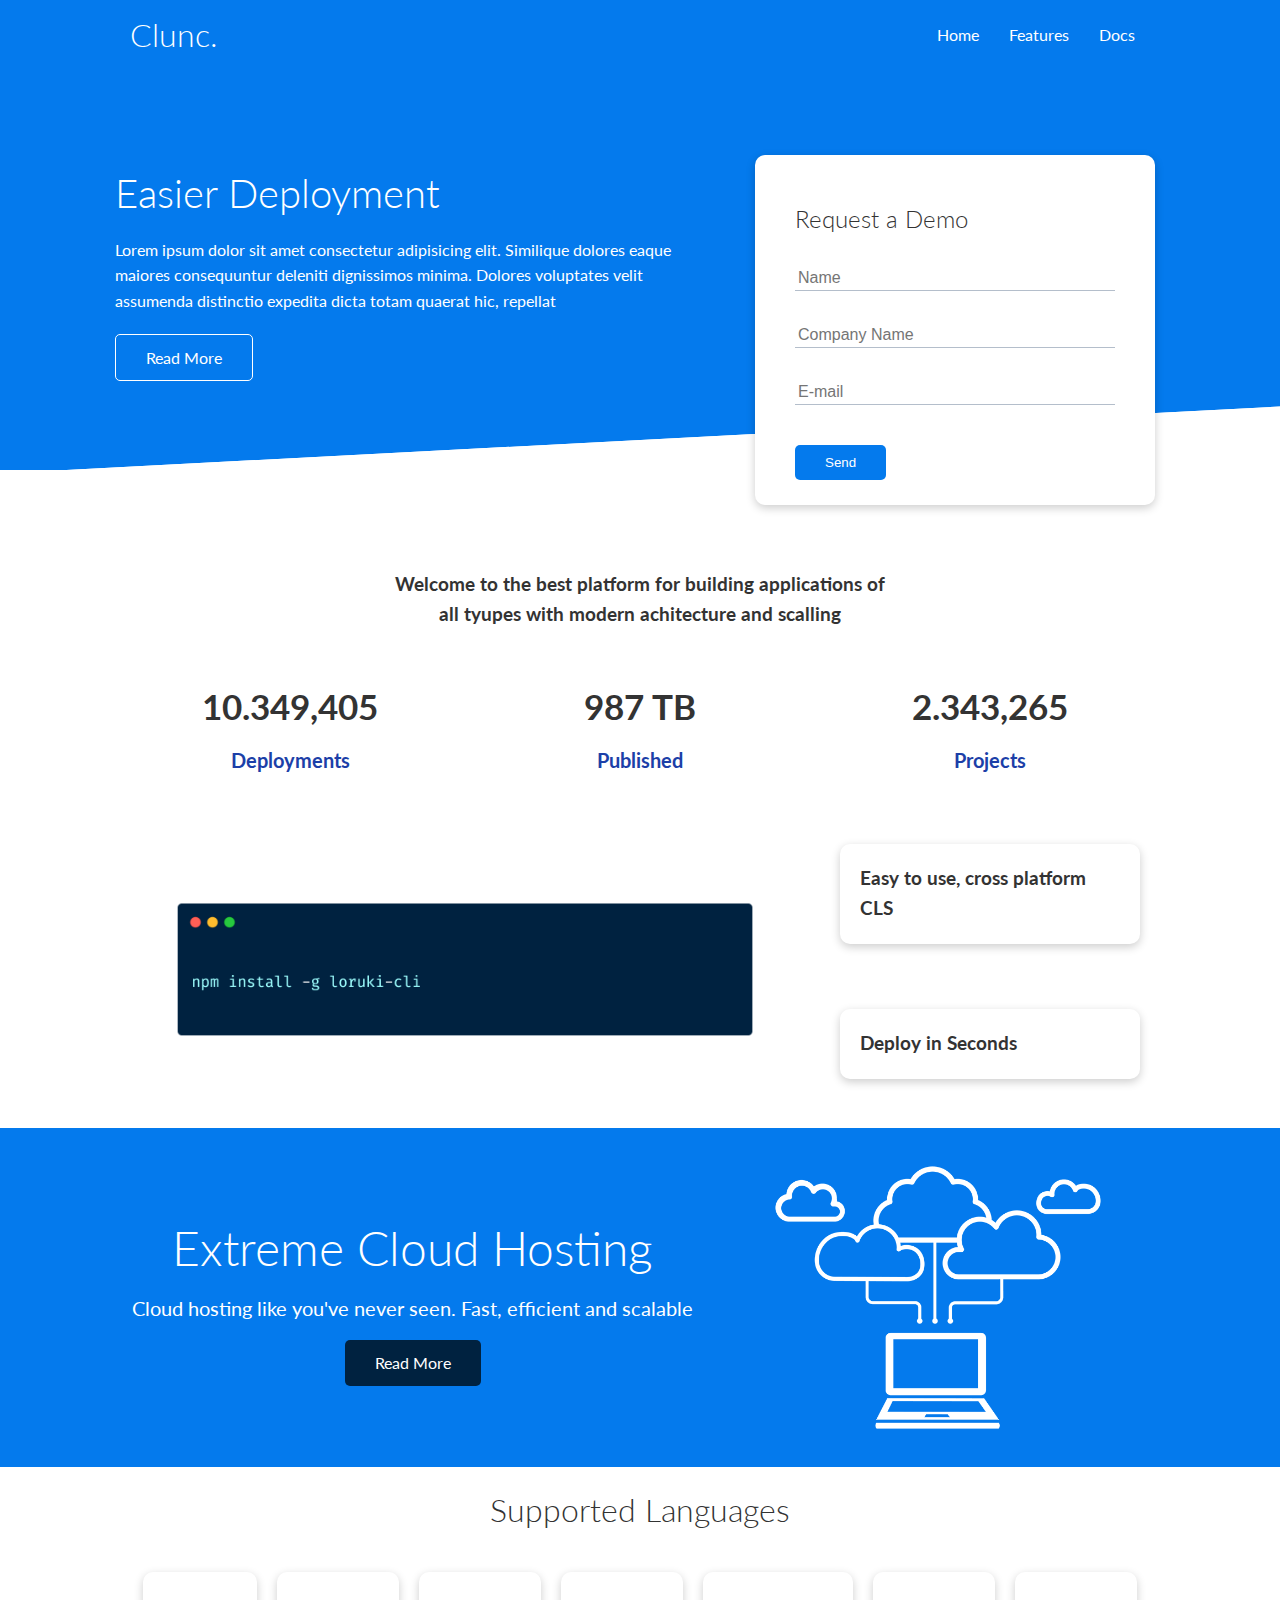
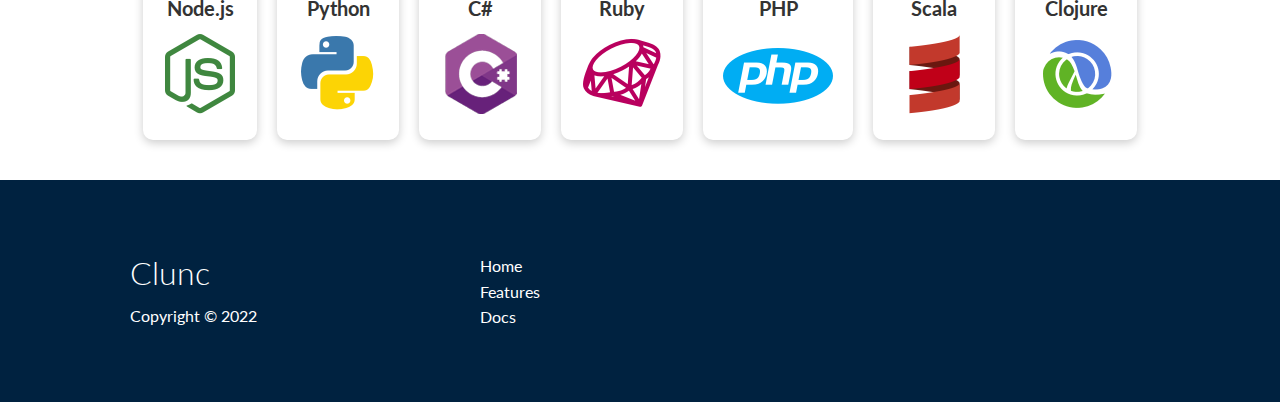
==== index.html @ 5573ee48 "The whole thing" ====
<!DOCTYPE html>
<html lang="en">
<head>
    <meta charset="UTF-8">
    <meta http-equiv="X-UA-Compatible" content="IE=edge">
    <meta name="viewport" content="width=device-width, initial-scale=1.0">
    <link rel="stylesheet" href="https://cdnjs.cloudflare.com/ajax/libs/font-awesome/6.1.2/css/all.min.css" integrity="sha512-1sCRPdkRXhBV2PBLUdRb4tMg1w2YPf37qatUFeS7zlBy7jJI8Lf4VHwWfZZfpXtYSLy85pkm9GaYVYMfw5BC1A==" crossorigin="anonymous" referrerpolicy="no-referrer" />
    <link rel="stylesheet" href="/css/utilities.css">
    <link rel="stylesheet" href="/css/style.css">
    <title>Clunc | Hospedagem na Nuvem para Todos </title>
</head>
<body>
    <div class="navbar">
         <div class="container flex">
            <h1 class="logo">Clunc.</h1>
            <nav>
                <ul>
                    <li><a href="index.html">Home</a></li>
                    <li><a href="features.html">Features</a></li>
                    <li><a href="docs.html">Docs</a></li>
                </ul>
            </nav>
         </div>
    </div>


    <!-- Showcase -->
    <section class="showcase">
        <div class="container grid">
            <div class="showcase-text">
                <h1>Easier Deployment</h1>
                <p>Lorem ipsum dolor sit amet consectetur adipisicing elit. Similique dolores eaque maiores consequuntur deleniti dignissimos minima. Dolores voluptates velit assumenda distinctio expedita dicta totam quaerat hic, repellat</p>
                <a href="features.html" class="btn btn-outline">Read More</a>
            </div>

            <div class="showcase-form card">
                <h2>Request a Demo</h2>
                <form>
                    <div class="form-control">
                        <input type="text" name="name" placeholder="Name" required>
                    </div>
                    <div class="form-control">
                        <input type="text" name="company" placeholder="Company Name" required>
                    </div>
                    <div class="form-control">
                        <input type="email" name="email" placeholder="E-mail" required>
                    </div>
                    <input type="submit" value="Send" class="btn btn-primary">
                </form>
            </div>
        </div>
    </section>


    <!-- Stats -->
    <section class="stats">
        <div class="container">
            <h3 class="stats-heading text-center my-1">
                Welcome to the best platform for building applications of all tyupes with modern achitecture and scalling
            </h3>

            <div class="grid grid-3 text-center my-4">
                <div>
                    <i class="fas fa-server fa-3x"></i>
                    <h3>10.349,405</h3>
                    <p class="text-secondary">Deployments</p>
                </div>
                <div>
                    <i class="fas fa-upload fa-3x"></i>
                    <h3>987 TB</h3>
                    <p class="text-secondary">Published</p>
                </div>
                <div>
                    <i class="fas fa-project-diagram fa-3x"></i>
                    <h3>2.343,265</h3>
                    <p class="text-secondary">Projects</p>
                </div>
            </div>
        </div>
    </section>


    <!-- CLI -->
    <section class="cli">
        <div class="container grid">
            <img src="./images/cli.png" alt="npm install code screen">
            <div class="card">
                <h3>Easy to use, cross platform CLS</h3>
            </div>
            <div class="card">
                <h3>Deploy in Seconds</h3>
            </div>
        </div>
    </section>


    <!-- Cloud -->
    <section class="cloud bg-primary my-2 py-2">
        <div class="container grid">
            <div class="text-center">
                <h2 class="lg">Extreme Cloud Hosting</h2>
                <p class="lead my-1">Cloud hosting like you've never seen. Fast, efficient and scalable</p>
                <a href="features.html" class="btn btn-dark">Read More</a>    
            </div>
            <img src="./images/cloud.png" alt="Cloud Draw">
        </div>
    </section>


    <!-- Languages -->
    <section class="languages">
        <h2 class="md text-center my-2">
            Supported Languages
        </h2>
        <div class="container flex">
            <div class="card">
                <h4>Node.js</h4>
                <img src="./images/logos/node.png" alt="nodejs logo">
            </div>
            <div class="card">
                <h4>Python</h4>
                <img src="./images/logos/python.png" alt="python logo">
            </div>
            <div class="card">
                <h4>C#</h4>
                <img src="./images/logos/csharp.png" alt="csharp logo">
            </div>
            <div class="card">
                <h4>Ruby</h4>
                <img src="./images/logos/ruby.png" alt="ruby logo">
            </div>
            <div class="card">
                <h4>PHP</h4>
                <img src="./images/logos/php.png" alt="php logo">
            </div>
            <div class="card">
                <h4>Scala</h4>
                <img src="./images/logos/scala.png" alt="scala logo">
            </div>
            <div class="card">
                <h4>Clojure</h4>
                <img src="./images/logos/clojure.png" alt="clojure logo">
            </div>
        </div>
    </section>

    
    <!-- Footer -->
    <footer class="footer bg-dark py-5">
        <div class="container grid grid-3">
            <div>
                <h1>Clunc</h1>
                <p>Copyright &copy; 2022</p>
            </div>
            <nav>
                <ul>
                    <li><a href="index.html">Home</a></li>
                    <li><a href="features.html">Features</a></li>
                    <li><a href="docs.html">Docs</a></li>
                </ul>
            </nav>
            <div class="social">
                <a href="#"><i class="fab fa-github fa-2x"></i></a>
                <a href="#"><i class="fab fa-linkedin fa-2x"></i></a>
                <a href="#"><i class="fab fa-facebook fa-2x"></i></a>
                <a href="#"><i class="fab fa-twitter fa-2x"></i></a>
            </div>
        </div>
    </footer>
</body>
</html>
---- css/utilities.css ----
.container {
    max-width: 1100px;
    margin: 0 auto;
    overflow: auto;
    padding: 0 40px;
}

.card {
    background-color: #fff;
    color: #333;
    border-radius: 10px;
    box-shadow: 0 3px 10px rgba(0, 0, 0, 0.2);
    padding: 20px;
    margin: 10px;
}

.btn {
    display: inline-block;
    padding: 10px 30px;
    cursor: pointer;
    background-color: var(--primary-color);
    color: #fff;
    border: none;
    border-radius: 5px;
}

.btn-outline {
    background-color: transparent;
    border: 1px solid #fff;
}

.btn:hover {
    transform: scale(0.98);
}

/* Backgrounds & Colored Buttons */
.bg-primary,
.btn-primary {
    background-color: var(--primary-color);
    color: #fff;
}

.btn-primary {
    margin-top: 10px;
}

.bg-secondary,
.btn-secondary {
    background-color: var(--secondary-color);
    color: #fff;
}

.bg-dark,
.btn-dark {
    background-color: var(--dark-color);
    color: #fff;
}

.bg-light,
.btn-light {
    background-color: var(--light-color);
    color: #333;
}

.bg-primary a,
.btn-primary a,
.bg-secondary a,
.btn-secondary a,
.bg-dark a,
.btn-dark a {
    color: #fff;
}

/* Text colors */
.text-primary {
    color: var(--primary-color);
}

.text-secondary {
    color: var(--secondary-color);
}

.text-dark {
    color: var(--dark-color);
}

.text-light {
    color: var(--light-color);
}

/* Text sizes*/
.lead {
    font-size: 20px;
}

.sm {
    font-size: 1rem;
}

.md {
    font-size: 2rem;
}

.lg {
    font-size: 3rem;
}

.xl {
    font-size: 4rem;
}

.text-center {
    text-align: center;
}

/* Alert */
.alert {
    background-color: var(--light-color);
    padding: 10px 20px;
    font-weight: bold;
    margin: 15px 0;
}

.alert i {
    margin-right: 10px;
}

.alert-success {
    background-color: var(--success-color);
    color: #fff;
}

.alert-error {
    background-color: var(--error-color);
    color: #fff;
}

.flex {
    display: flex;
    justify-content: center;
    align-items: center;
    height: 100%;
}

.grid {
    display: grid;
    grid-template-columns: repeat(2, 1fr);
    gap: 30px;
    justify-content: center;
    align-items: center;
    height: 100%;
}

.grid-3 {
    grid-template-columns: repeat(3, 1fr);
}

/* Margin */
.my-1 {
    margin: 1rem 0;
}

.my-2 {
    margin: 1.5rem 0;
}

.my-3 {
    margin: 2rem 0;
}

.my-4 {
    margin: 3rem 0;
}

.my-5 {
    margin: 4rem 0;
}

.m-1 {
    margin: 1rem;
}

.m-2 {
    margin: 1.5rem;
}

.m-3 {
    margin: 2rem;
}

.m-4 {
    margin: 3rem;
}

.m-5 {
    margin: 4rem;
}

/* Padding */
.py-1 {
    padding: 1rem 0;
}

.py-2 {
    padding: 1.5rem 0;
}

.py-3 {
    padding: 2rem 0;
}

.py-4 {
    padding: 3rem 0;
}

.py-5 {
    padding: 4rem 0;
}

.p-1 {
    padding: 1rem;
}

.p-2 {
    padding: 1.5rem;
}

.p-3 {
    padding: 2rem;
}

.p-4 {
    padding: 3rem;
}

.p-5 {
    padding: 4rem;
}
---- css/style.css ----
@import url('https://fonts.googleapis.com/css2?family=Lato:wght@300&family=Nunito:wght@300;400;500;700;900&display=swap');

:root {
    --primary-color: #047aed;
    --secondary-color: #1c3fa8;
    --dark-color: #002240;
    --light-color: #f4f4f4;
    --success-color: #5cb85c;
    --error-color: #d9534f;
}

* {
    box-sizing: border-box;
    padding: 0;
    margin: 0;
}

body {
    font-family: 'Lato', sans-serif;
    color: #333;
    line-height: 1.6;
}

ul {
    list-style-type: none;
}

a {
    text-decoration: none;
    color: #333;
}

h1,
h2 {
    font-weight: 300;
    line-height: 1.2;
    margin: 10px 0;
}

p {
    margin: 10px 0;;
}

img {
    width: 100%;
}

code,
pre {
    background: #333;
    color: #fff;
    padding: 10px;
}

/* Navbar */
.navbar {
    background-color: var(--primary-color);
    color: #fff;
    height: 70px;
}

.navbar ul {
    display: flex;
}

.navbar a {
    color: #fff;
    padding: 10px;
    margin: 0 5px;
}

.navbar a:hover {
    border-bottom: 2px #fff solid;
}

.navbar .flex {
    justify-content: space-between;
}

/* Showcase */
.showcase {
    height: 400px;
    background-color: var(--primary-color);
    color: #fff;
    position: relative;
}

.showcase h1 {
    font-size: 40px;
}

.showcase p {
    margin: 20px 0;
}

.showcase .grid {
    overflow: visible;
    grid-template-columns: 55% 45%;
    gap: 30px;
}

.showcase-text {
    animation: slideInFromLeft 1s ease-in;
}

.showcase-form {
    position: relative;
    top: 60px;
    height: 350px;
    width: 400px;
    padding: 40px;
    z-index: 100;
    justify-self: flex-end;
    animation: slideInFromRight 1s ease-in;
}

.showcase-form .form-control {
    margin: 30px 0;
}

.showcase-form input[type='text'],
.showcase-form input[type='email'] {
    border: 0;
    border-bottom: 1px solid #b4becb;
    width: 100%;
    padding: 3px;
    font-size: 16px;
}

.showcase-form input:focus {
    outline: none;
}

.showcase::before,
.showcase::after {
    content: '';
    position: absolute;
    height: 100px;
    bottom: -70px;
    right: 0;
    left: 0;
    background-color: #fff;
    transform: skewY(-3deg);
    -webkit-transform: skewY(-3deg);
    -moz-transform: skewY(-3deg);
    -ms-transform: skewY(-3deg);
}

/* Stats*/
.stats {
    padding-top: 100px;
    animation: slideInFromBottom 1s ease-in;
}

.stats-heading {
    max-width: 500px;
    margin: auto;
}

.stats .grid h3 {
    font-size: 35px;
}

.stats .grid p {
    font-size: 20px;
    font-weight: bold;
}

/* Cli */
.cli .grid {
    grid-template-columns: repeat(3, 1fr);
    grid-template-rows: repeat(2, 1fr);
}

.cli .grid > *:first-child {
    grid-column: 1 / span 2;
    grid-row: 1 / span 2;
}

/* Cloud */
.cloud .grid {
    grid-template-columns: 4fr 3fr;
}

/* Languages */
.languages .flex {
    flex-wrap: wrap;
}

.languages .card {
    text-align: center;
    margin: 18px 10px 40px;
    transition: transform 0.2s ease-in;
}

.languages .card h4 {
    font-size: 20px;
    margin-bottom: 10px;
}

.languages .card:hover {
    transform: translateY(-15px);
    cursor: pointer;
}

/* Features */
.features-head img,
.docs-head img {
    width: 200px;
    justify-self: flex-end;
}

.features-sub-head img {
    width: 300px;
    justify-self: flex-end;
}

.features-main .card > i {
    margin-right: 20px;
}

.features-main .grid {
    padding: 30px;
}

.features-main .grid > *:first-child {
    grid-column: 1 / span 3;
}

.features-main .grid > *:nth-child(2) {
    grid-column: 1 / span 2;
}

/* Docs */
.docs-main h3 {
    margin: 20px 0;
}

.docs-main .grid {
    grid-template-columns: 1fr 2fr;
    align-items: flex-start;
}

.docs-main nav li {
    font-size: 17px;
    padding-bottom: 5px;
    margin-bottom: 5px;
    border-bottom: 1px solid #ccc;
}

.docs-main a:hover {
    font-weight: bold;
}

/* Footer */
.footer .social a {
    margin: 0 10px;
}

/* Animations */
@keyframes slideInFromLeft {
    0% {
        transform: translateX(-100%);
    }

    100% {
        transform: translateX(0);
    }
}

@keyframes slideInFromRight {
    0% {
        transform: translateX(100%);
    }

    100% {
        transform: translateX(0);
    }
}

@keyframes slideInFromTop {
    0% {
        transform: translateY(-100%);
    }

    100% {
        transform: translateX(0);
    }
}

@keyframes slideInFromBottom {
    0% {
        transform: translateY(100%);
    }

    100% {
        transform: translateX(0);
    }
}

/* Tablets and Under */
@media(max-width: 768px) {
    .grid,
    .showcase .grid,
    .stats .grid,
    .cli .grid,
    .cloud .grid,
    .features-main .grid,
    .docs-main .grid {
        grid-template-columns: 1fr;
        grid-template-rows: 1fr;
    }

    .showcase {
        height: auto;
    }

    .showcase-text {
        text-align: center;
        margin-top: 40px;
        animation: slideInFromTop 1s ease-in;
    }

    .showcase-form {
        justify-self: center;
        margin: auto;
        animation: slideInFromBottom 1s ease-in;
    }

    .cli .grid > *:first-child {
        grid-column: 1;
        grid-row: 1;
    }

    .features-head,
    .features-sub-head,
    .docs-head {
        text-align: center;   
    }

    .features-head img,
    .features-sub-head img,
    .docs-head img {
        justify-self: center;   
    }

    .features-main .grid > *:first-child,
    .features-main .grid > *:nth-child(2) {
        grid-column: 1;
    }
}

/* Mobile */
@media(max-width: 500px) {
    .navbar {
        height: 110px;
    }

    .navbar .flex {
        flex-direction: column;
    }

    .navbar ul {
        padding: 10px;
        background-color: rgba(0, 0, 0, 0.1);
    }
}
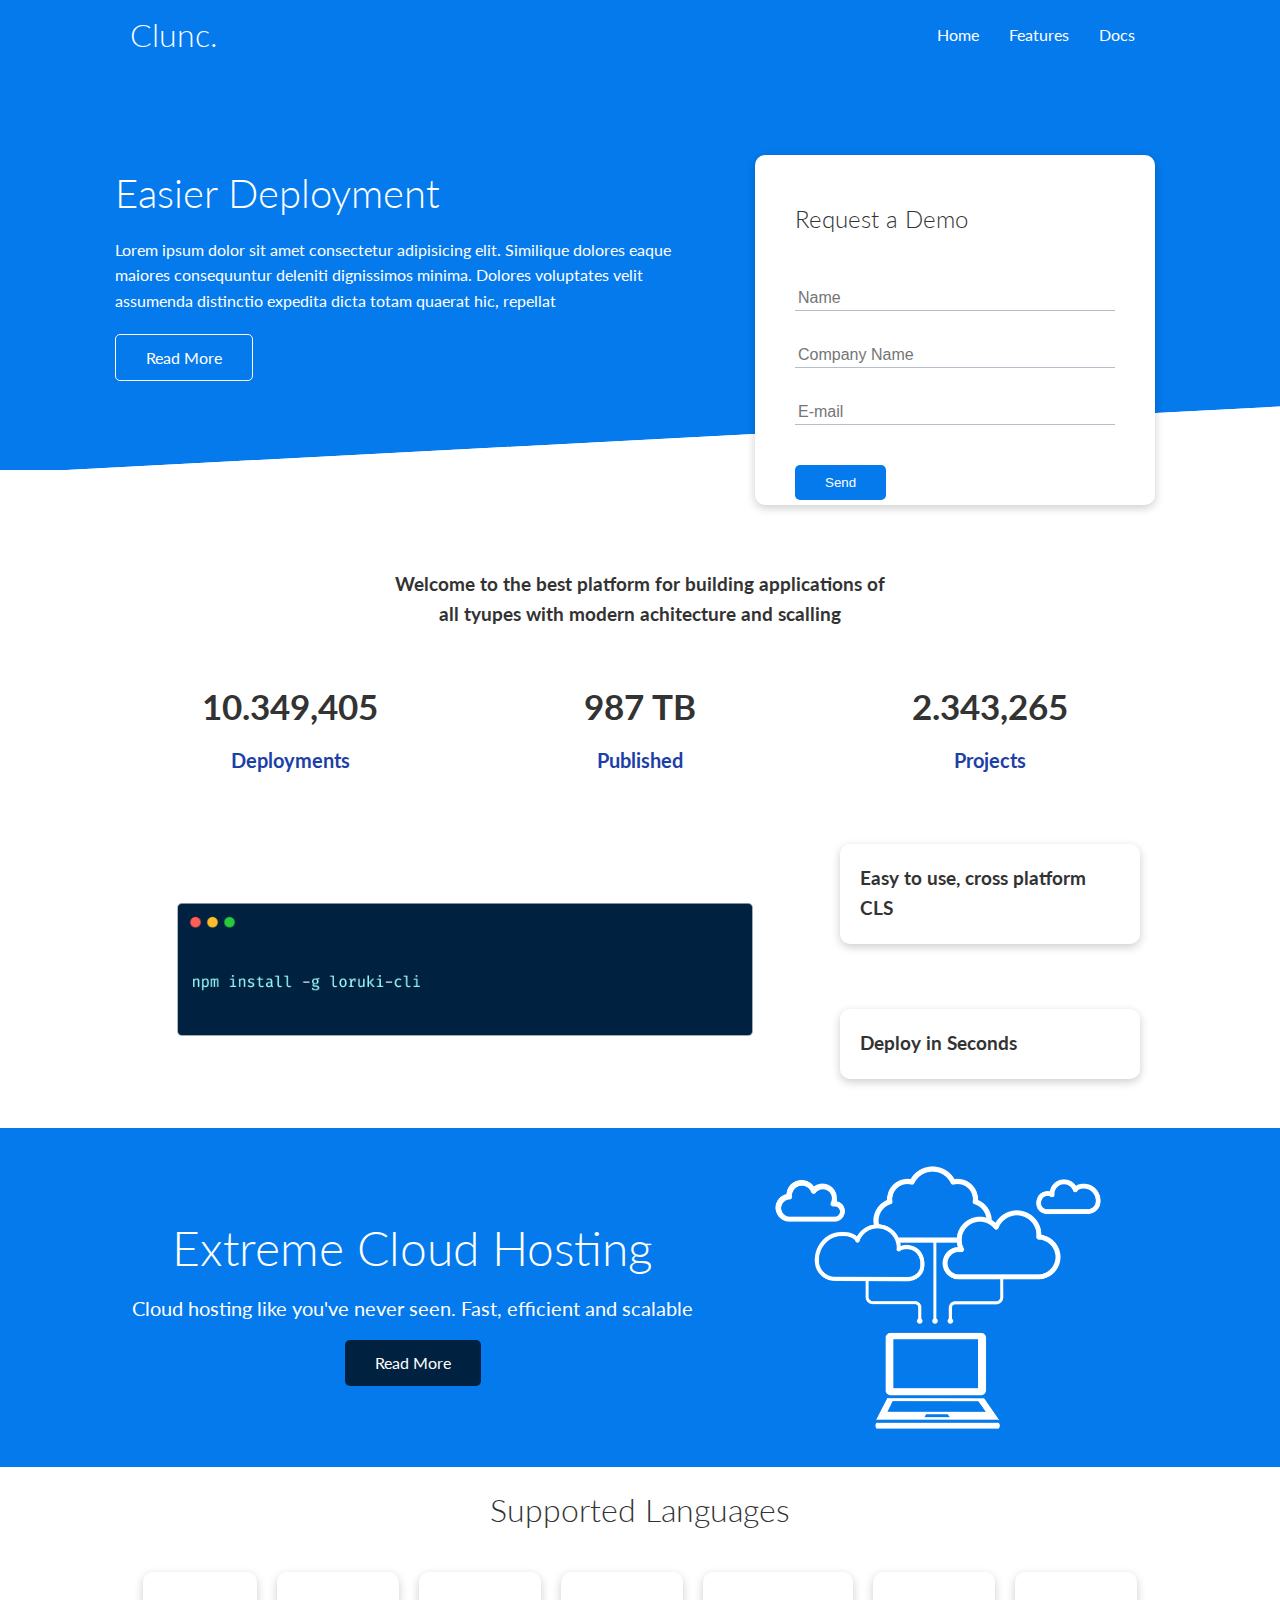
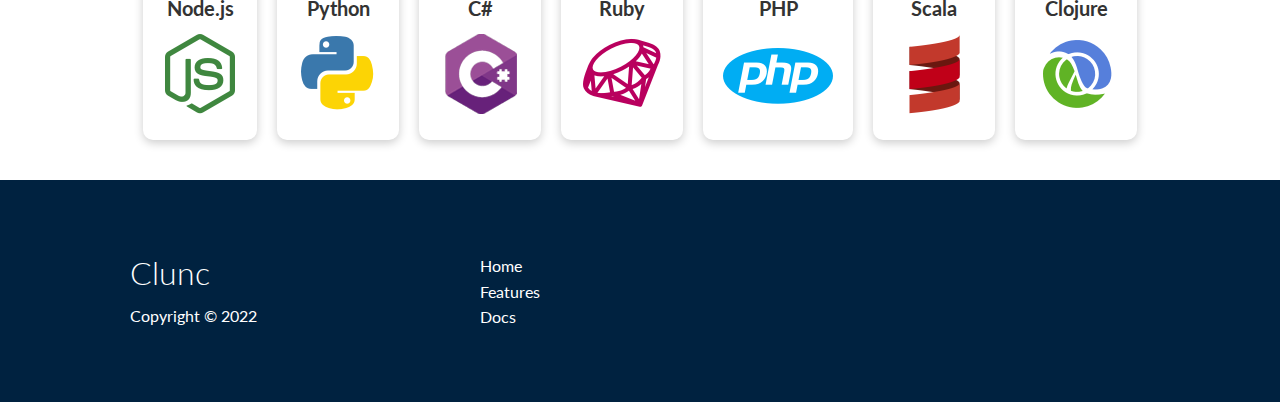
==== commit b9644e44: "netlify stuff" ====
--- a/index.html
+++ b/index.html
@@ -35,7 +35,14 @@
 
             <div class="showcase-form card">
                 <h2>Request a Demo</h2>
-                <form>
+                <form name="contact" method="POST" netlify-honeypot="bot-field" data-netlify="true">
+                    <input type="hidden" name="form-name" value="contact">
+                    <p class="hidden">
+                        <label>
+                          Don’t fill this out if you’re human: <input name="bot-field" />
+                        </label>
+                      </p>
+
                     <div class="form-control">
                         <input type="text" name="name" placeholder="Name" required>
                     </div>
--- a/css/style.css
+++ b/css/style.css
@@ -50,6 +50,11 @@
     background: #333;
     color: #fff;
     padding: 10px;
+}
+
+.hidden {
+    visibility: hidden;
+    height: 0;
 }
 
 /* Navbar */
